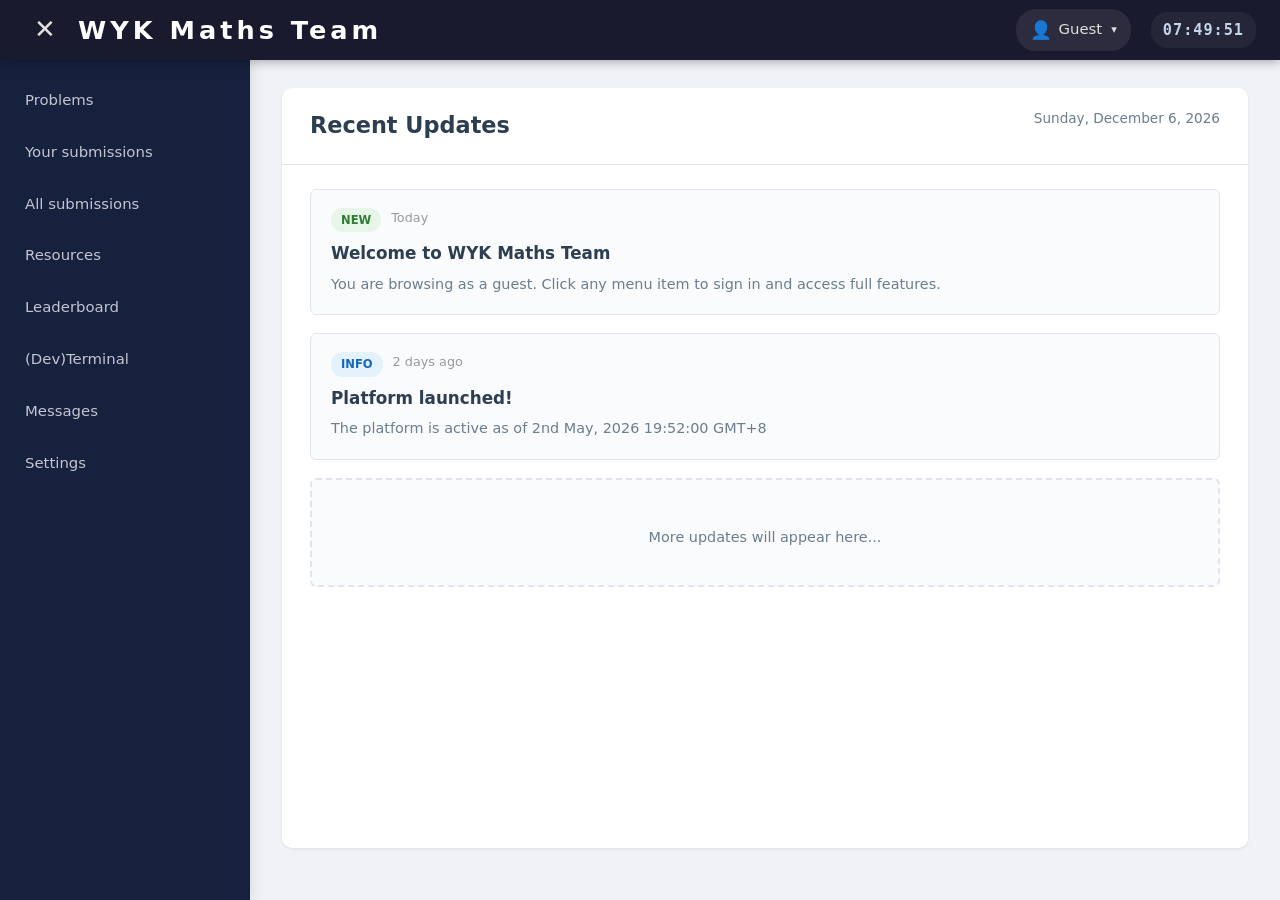
==== index.html @ 783818b6 "Add files via upload" ====
<!DOCTYPE html>
<html lang="en">
<head>
    <meta charset="UTF-8">
    <meta name="viewport" content="width=device-width, initial-scale=1.0, user-scalable=yes">
    <title>WYK Maths Team</title>
    <link rel="stylesheet" href="/styles.css">
    <script src="auth.js"></script>
    <script src="app.js" defer></script>
</head>
<body class="index-body">
    <!-- 主应用（始终可见，但受保护功能被拦截） -->
    <div id="appContainer">
        <!-- Top Bar -->
        <header class="topbar">
            <div class="topbar-left">
                <span class="brand-name"><a href="/index.html">WYK Maths Team</a></span>
            </div>
            <div class="topbar-right">
                <div class="user-menu" id="userMenu" style="cursor: pointer;">
                    <span class="username-display" id="usernameDisplay">
                        <span class="user-icon">👤</span>
                        <span id="currentUsername">Guest</span>
                        <span class="dropdown-arrow">▾</span>
                    </span>
                    <div class="logout-dropdown" id="logoutDropdown">
                        <button class="logout-btn" id="logoutBtn">Logout</button>
                    </div>
                </div>
                <div class="clock" id="clock">
                    <span class="clock-time" id="clockTime">00:00:00</span>
                </div>
            </div>
        </header>

        <!-- Sidebar -->
        <aside class="sidebar" id="sidebar">
            <nav class="sidebar-nav">
                <ul>
                    <li><a href="./problems.html" class="sidebar-link require-login" data-href="./problems/index.html">Problems</a></li>
                    <li><a href="./submissions.html" class="sidebar-link require-login" data-href="./submissions/index.html">Your submissions</a></li>
                    <li><a href="./ssubmissions.html" class="sidebar-link require-login" data-href="./ssubmissions/index.html">All submissions</a></li>
                    <li><a href="./resources.html" class="sidebar-link require-login" data-href="./resources/index.html">Resources</a></li>
                    <li><a href="./ranklist.html" class="sidebar-link require-login" data-href="./ranklist/index.html">Leaderboard</a></li>
                    <li><a href="./terminal.html" class="sidebar-link require-login" data-href="./terminal/index.html">(Dev)Terminal</a></li>
                    <li><a href="./admin.html" class="sidebar-link require-login" data-href="./admin/index.html">Messages</a></li>
                    <li><a href="./template.html" class="sidebar-link require-login" data-href="./template.html">Settings</a></li>
                </ul>
            </nav>
        </aside>

        <!-- Main Content -->
        <main class="main-content" id="mainContent">
            <div class="updates-panel">
                <div class="updates-header">
                    <h2>Recent Updates</h2>
                    <span class="updates-date" id="currentDate"></span>
                </div>
                <div class="updates-body">
                    <div class="update-card">
                        <div class="update-card-header">
                            <span class="update-badge new">New</span>
                            <span class="update-time">Today</span>
                        </div>
                        <h3>Welcome to WYK Maths Team</h3>
                        <p>You are browsing as a guest. Click any menu item to sign in and access full features.</p>
                    </div>
                    <div class="update-card">
                        <div class="update-card-header">
                            <span class="update-badge info">Info</span>
                            <span class="update-time">2 days ago</span>
                        </div>
                        <h3>Platform launched!</h3>
                        <p>The platform is active as of 2nd May, 2026 19:52:00 GMT+8</p>
                    </div>
                    <div class="update-card placeholder-card">
                        <div class="placeholder-icon"></div>
                        <p>More updates will appear here...</p>
                    </div>
                </div>
            </div>
        </main>

        <!-- Mobile sidebar toggle -->
        <button class="sidebar-toggle" id="sidebarToggle" title="Toggle Sidebar">☰</button>
    </div>

    <!-- 全局登录模态框 (初始隐藏) -->
    <div id="loginModal" class="modal-overlay" style="display: none;">
        <div class="modal-card">
            <div class="modal-header">
                <h2>Sign In Required</h2>
                <button class="modal-close" id="closeModalBtn">&times;</button>
            </div>
            <form id="modalLoginForm">
                <div class="form-group">
                    <label for="modalUsername">Username</label>
                    <input type="text" id="modalUsername" placeholder="Enter your username" autocomplete="username" required>
                </div>
                <div class="form-group">
                    <label for="modalPassword">Password</label>
                    <input type="password" id="modalPassword" placeholder="Enter your password" autocomplete="current-password" required>
                </div>
                <div id="modalLoginError" class="login-error hidden"></div>
                <button type="submit" class="login-btn">Sign In</button>
            </form>
        </div>
    </div>
</body>
</html>
---- styles.css ----
/* ========================================
   styles.css - 包含模态框 + 主界面完整样式
   ======================================== */

:root {
    --topbar-height: 60px;
    --sidebar-width: 250px;
    --topbar-bg: #1a1a2e;
    --topbar-text: #e0e0e0;
    --sidebar-bg: #16213e;
    --sidebar-text: #c5c5d2;
    --sidebar-hover-bg: #1f3460;
    --sidebar-active-bg: #0f3460;
    --sidebar-active-text: #ffffff;
    --accent: #4a90d9;
    --accent-hover: #3a7bc8;
    --danger: #e74c3c;
    --danger-hover: #c0392b;
    --content-bg: #f0f2f5;
    --card-bg: #ffffff;
    --text-primary: #2c3e50;
    --text-secondary: #6b7d8e;
    --border-color: #e1e5eb;
    --shadow-sm: 0 1px 3px rgba(0, 0, 0, 0.08);
    --shadow-md: 0 4px 12px rgba(0, 0, 0, 0.1);
    --shadow-lg: 0 8px 30px rgba(0, 0, 0, 0.12);
    --radius-sm: 6px;
    --radius-md: 10px;
    --radius-lg: 14px;
    --transition: 0.2s ease;
}

/* Reset & Base */
*,
*::before,
*::after {
    box-sizing: border-box;
    margin: 0;
    padding: 0;
}

html {
    font-size: 16px;
    -webkit-font-smoothing: antialiased;
    -moz-osx-font-smoothing: grayscale;
}

body {
    font-family: 'Segoe UI', 'Inter', system-ui, -apple-system, sans-serif;
    color: var(--text-primary);
    background: var(--content-bg);
    min-height: 100vh;
    line-height: 1.6;
}

a { text-decoration: none; color: inherit; }
ul { list-style: none; }
.hidden { display: none !important; }

/* ========================================
   主界面样式 (与之前相同)
   ======================================== */
.index-body {
    padding-top: var(--topbar-height);
    padding-left: var(--sidebar-width);
    background: var(--content-bg);
    min-height: 100vh;
    transition: padding-left 0.3s ease;
}
.index-body.sidebar-closed { padding-left: 0 !important; }

.topbar {
    position: fixed;
    top: 0;
    left: 0;
    right: 0;
    height: var(--topbar-height);
    background: var(--topbar-bg);
    color: var(--topbar-text);
    display: flex;
    align-items: center;
    justify-content: space-between;
    padding: 0 24px;
    z-index: 1000;
    box-shadow: 0 2px 10px rgba(0, 0, 0, 0.3);
}
.topbar-left { display: flex; align-items: center; }
.brand-name { font-size: 1.6rem; font-weight: 800; letter-spacing: 4px; color: #ffffff; }
.topbar-sidebar-toggle {
    background: none; border: none; color: var(--topbar-text); font-size: 1.6rem;
    cursor: pointer; padding: 0 10px; margin-right: 12px; line-height: 1;
    display: flex; align-items: center; justify-content: center;
}
.topbar-sidebar-toggle:hover { color: #ffffff; }
.topbar-right { display: flex; align-items: center; gap: 20px; }

.user-menu { position: relative; cursor: pointer; user-select: none; }
.username-display {
    display: flex; align-items: center; gap: 7px; padding: 7px 14px;
    border-radius: 20px; background: rgba(255, 255, 255, 0.08);
    transition: background var(--transition); font-size: 0.93rem; font-weight: 500;
}
.username-display:hover { background: rgba(255, 255, 255, 0.16); }
.user-icon { font-size: 1.1rem; }
.dropdown-arrow { font-size: 0.7rem; margin-left: 2px; transition: transform var(--transition); }
.user-menu.open .dropdown-arrow { transform: rotate(180deg); }
.logout-dropdown {
    position: absolute; top: calc(100% + 8px); right: 0; background: #fff;
    border-radius: var(--radius-sm); box-shadow: var(--shadow-md); min-width: 140px;
    overflow: hidden; opacity: 0; visibility: hidden; transform: translateY(-8px);
    transition: opacity var(--transition), transform var(--transition), visibility var(--transition);
    z-index: 1001;
}
.user-menu.open .logout-dropdown { opacity: 1; visibility: visible; transform: translateY(0); }
.logout-btn {
    width: 100%; padding: 11px 18px; background: #fff; border: none; cursor: pointer;
    font-size: 0.9rem; color: var(--danger); text-align: left; font-weight: 500;
}
.logout-btn:hover { background: #fef2f2; }

.clock {
    display: flex; align-items: center; font-family: monospace; font-size: 0.95rem;
    color: #c5d5e8; padding: 6px 12px; background: rgba(255,255,255,0.05);
    border-radius: 16px;
}
.clock-time { letter-spacing: 1px; font-weight: 600; }

.sidebar {
    position: fixed; top: var(--topbar-height); left: 0; bottom: 0;
    width: var(--sidebar-width); background: var(--sidebar-bg); z-index: 900;
    overflow-y: auto; box-shadow: 2px 0 12px rgba(0,0,0,0.1);
    transition: transform 0.3s ease; transform: translateX(-100%);
}
.sidebar.open { transform: translateX(0); }
.sidebar-nav { padding: 16px 0; }
.sidebar-nav ul { display: flex; flex-direction: column; gap: 2px; }
.sidebar-link {
    display: flex; align-items: center; gap: 10px; padding: 13px 22px;
    color: var(--sidebar-text); font-size: 0.93rem; font-weight: 500;
    transition: all var(--transition); border-left: 3px solid transparent;
}
.sidebar-link:hover { background: var(--sidebar-hover-bg); color: #ddd; border-left-color: rgba(255,255,255,0.3); }
.sidebar-link.active { background: var(--sidebar-active-bg); color: var(--sidebar-active-text); border-left-color: var(--accent); font-weight: 600; }

.main-content { padding: 28px 32px; min-height: calc(100vh - var(--topbar-height)); }
.updates-panel {
    background: var(--card-bg); border-radius: var(--radius-md); box-shadow: var(--shadow-sm);
    min-height: calc(100vh - var(--topbar-height) - 80px); display: flex; flex-direction: column;
}
.updates-header {
    display: flex; justify-content: space-between; padding: 20px 28px;
    border-bottom: 1px solid var(--border-color); flex-wrap: wrap; gap: 10px;
}
.updates-header h2 { font-size: 1.4rem; font-weight: 700; }
.updates-date { font-size: 0.85rem; color: var(--text-secondary); }
.updates-body { padding: 24px 28px; flex:1; display: flex; flex-direction: column; gap: 18px; }
.update-card {
    background: #fafbfc; border: 1px solid var(--border-color); border-radius: var(--radius-sm);
    padding: 18px 20px; transition: box-shadow var(--transition);
}
.update-card:hover { box-shadow: var(--shadow-sm); border-color: #d0d7e0; }
.update-card-header { display: flex; gap: 10px; margin-bottom: 8px; }
.update-badge { font-size: 0.72rem; font-weight: 700; padding: 3px 10px; border-radius: 12px; text-transform: uppercase; }
.update-badge.new { background: #e8f5e9; color: #2e7d32; }
.update-badge.info { background: #e3f2fd; color: #1565c0; }
.update-time { font-size: 0.8rem; color: #999; }
.update-card h3 { font-size: 1.05rem; font-weight: 600; margin-bottom: 6px; }
.update-card p { font-size: 0.9rem; color: var(--text-secondary); }
.placeholder-card { text-align: center; padding: 36px 20px; background: #fafbfc; border: 2px dashed var(--border-color); color: #b0b8c0; }
.placeholder-icon { font-size: 2.5rem; margin-bottom: 10px; }

.sidebar-toggle {
    display: none; position: fixed; bottom: 20px; right: 20px; z-index: 1100;
    width: 48px; height: 48px; border-radius: 50%; background: var(--accent); color: #fff;
    border: none; font-size: 1.4rem; cursor: pointer; box-shadow: var(--shadow-md);
}
.sidebar-toggle:hover { background: var(--accent-hover); }

/* 模态框样式 */
.modal-overlay {
    position: fixed; top: 0; left: 0; width: 100%; height: 100%;
    background: rgba(0, 0, 0, 0.6); backdrop-filter: blur(4px);
    display: flex; align-items: center; justify-content: center;
    z-index: 2000;
}
.modal-card {
    background: #fff; border-radius: var(--radius-lg); width: 90%; max-width: 420px;
    padding: 32px 28px; box-shadow: var(--shadow-lg); position: relative;
}
.modal-header {
    display: flex; justify-content: space-between; align-items: center; margin-bottom: 20px;
}
.modal-header h2 { font-size: 1.5rem; font-weight: 700; color: var(--text-primary); }
.modal-close {
    background: none; border: none; font-size: 28px; cursor: pointer; color: #999;
    line-height: 1; padding: 0 8px;
}
.modal-close:hover { color: var(--danger); }
.modal-card .form-group { margin-bottom: 18px; }
.modal-card .form-group label { display: block; font-weight: 600; margin-bottom: 6px; }
.modal-card .form-group input {
    width: 100%; padding: 12px 14px; border: 2px solid var(--border-color);
    border-radius: var(--radius-sm); font-size: 1rem;
}
.modal-card .login-btn { width: 100%; margin-top: 8px; }
.modal-card .login-hint { margin-top: 20px; text-align: center; font-size: 0.75rem; color: #888; }
/* 登录按钮样式补全 */
.login-btn {
    background: #4a90d9;
    color: #fff;
    border: none;
    padding: 12px 20px;
    font-size: 1rem;
    font-weight: 600;
    border-radius: 8px;
    cursor: pointer;
    transition: background 0.2s;
}
.login-btn:hover {
    background: #3a7bc8;
}
/* 响应式 */
@media (max-width: 768px) {
    .index-body { padding-left: 0; }
    .sidebar { transform: translateX(-100%); }
    .sidebar.open { transform: translateX(0); }
    .sidebar-toggle { display: flex; align-items: center; justify-content: center; }
    .main-content { padding: 16px 12px; }
    .updates-header, .updates-body { padding: 14px 16px; }
    .topbar { padding: 0 12px; }
    .brand-name { font-size: 1.3rem; letter-spacing: 2px; }
    .clock { font-size: 0.8rem; padding: 5px 8px; }
    .username-display { padding: 5px 10px; font-size: 0.82rem; }
    .topbar-right { gap: 8px; }
}
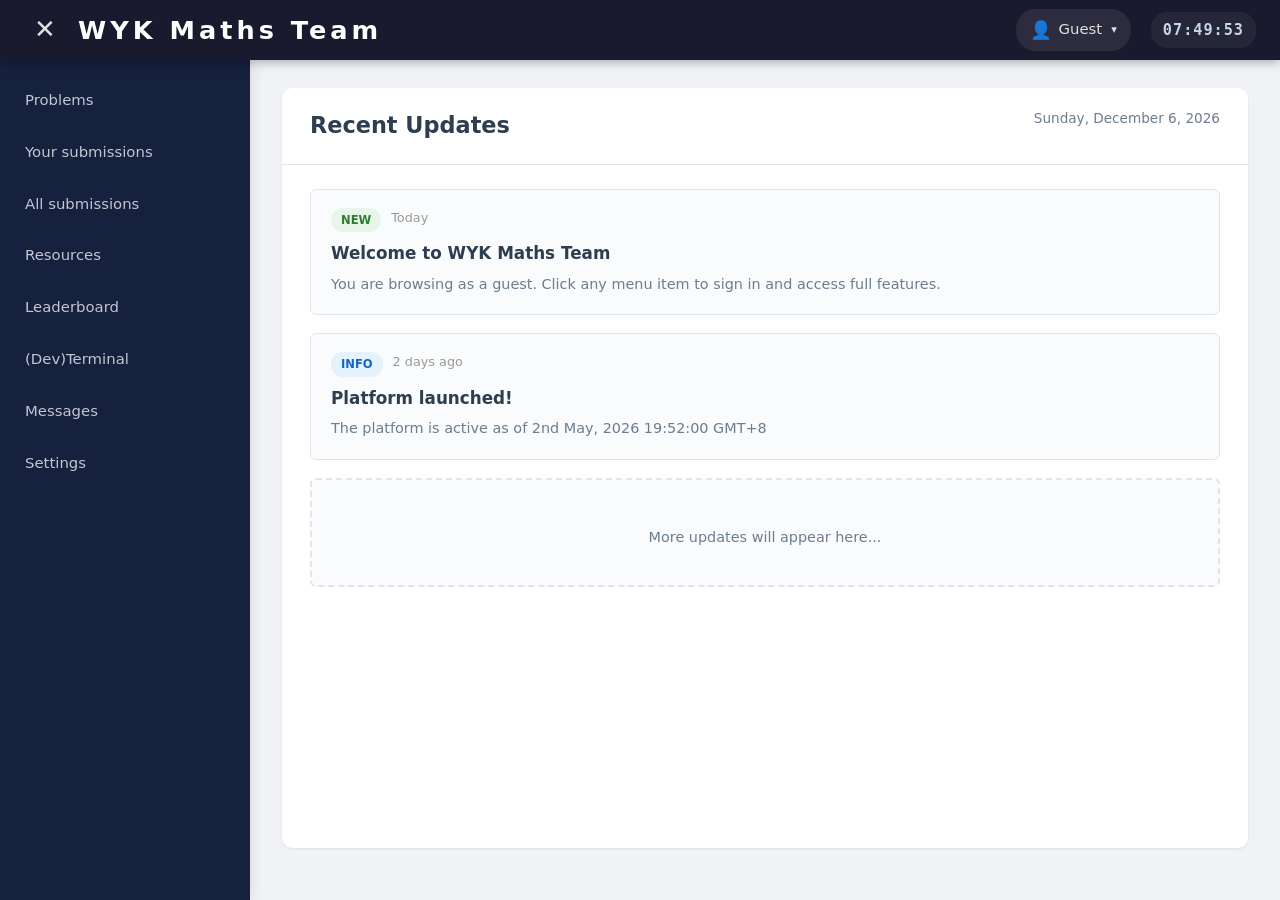
==== commit 8967118e: "Update index.html" ====
--- a/index.html
+++ b/index.html
@@ -4,7 +4,7 @@
     <meta charset="UTF-8">
     <meta name="viewport" content="width=device-width, initial-scale=1.0, user-scalable=yes">
     <title>WYK Maths Team</title>
-    <link rel="stylesheet" href="/styles.css">
+    <link rel="stylesheet" href="styles.css">
     <script src="auth.js"></script>
     <script src="app.js" defer></script>
 </head>
@@ -14,7 +14,7 @@
         <!-- Top Bar -->
         <header class="topbar">
             <div class="topbar-left">
-                <span class="brand-name"><a href="/index.html">WYK Maths Team</a></span>
+                <span class="brand-name"><a href="./index.html">WYK Maths Team</a></span>
             </div>
             <div class="topbar-right">
                 <div class="user-menu" id="userMenu" style="cursor: pointer;">
@@ -107,4 +107,4 @@
         </div>
     </div>
 </body>
-</html>+</html>
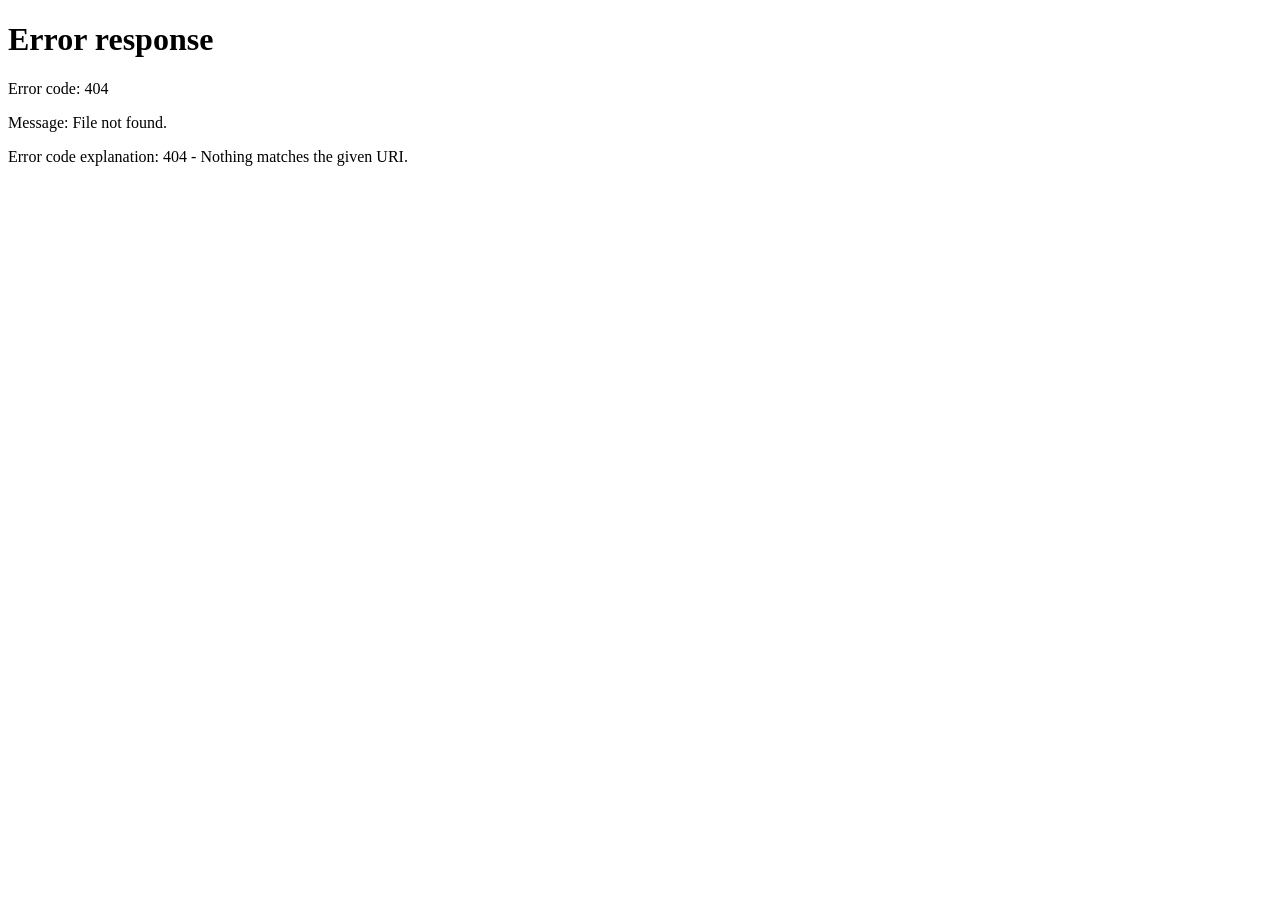
==== commit e5b3d1c2: "Update index.html" ====
--- a/index.html
+++ b/index.html
@@ -60,23 +60,24 @@
                     <div class="update-card">
                         <div class="update-card-header">
                             <span class="update-badge new">New</span>
-                            <span class="update-time">Today</span>
+                            <span class="update-time">Important!</span>
                         </div>
                         <h3>Welcome to WYK Maths Team</h3>
-                        <p>You are browsing as a guest. Click any menu item to sign in and access full features.</p>
+                        <p>Log in is required for submission.</p>
+                        <p>As the website is under development, the judging systems of some problems might be bugged. I will fix them later.</p>
                     </div>
                     <div class="update-card">
                         <div class="update-card-header">
-                            <span class="update-badge info">Info</span>
-                            <span class="update-time">2 days ago</span>
+                            <span class="update-badge info">Notice</span>
+                            <span class="update-time">A long time ago</span>
                         </div>
                         <h3>Platform launched!</h3>
-                        <p>The platform is active as of 2nd May, 2026 19:52:00 GMT+8</p>
+                        <p>This plateform is created by Chris Li S22R42</p>
                     </div>
-                    <div class="update-card placeholder-card">
+                    <!-- <div class="update-card placeholder-card">
                         <div class="placeholder-icon"></div>
                         <p>More updates will appear here...</p>
-                    </div>
+                    </div> -->
                 </div>
             </div>
         </main>
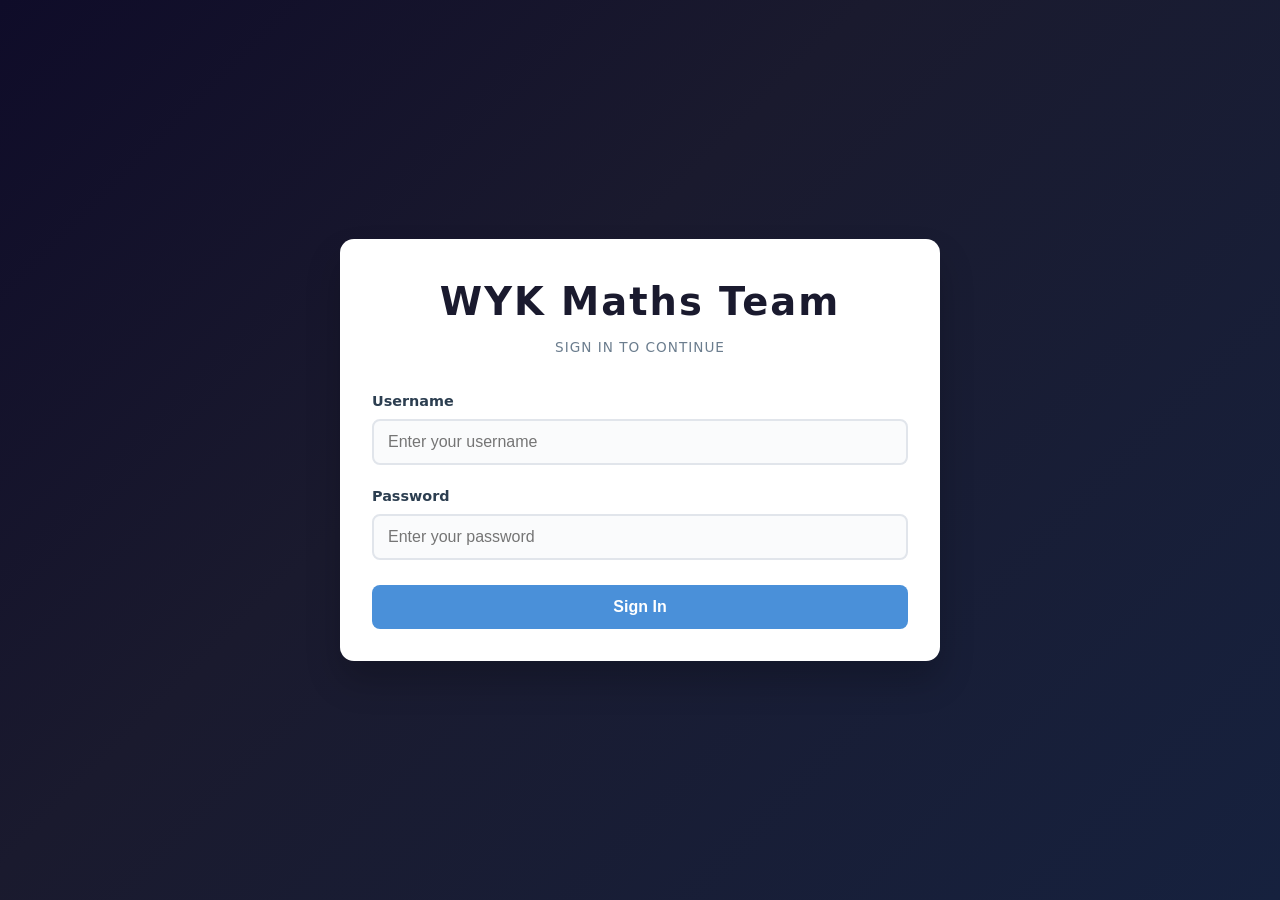
==== commit a7ede963: "Update index.html" ====
--- a/index.html
+++ b/index.html
@@ -65,6 +65,7 @@
                         <h3>Welcome to WYK Maths Team</h3>
                         <p>Log in is required for submission.</p>
                         <p>As the website is under development, the judging systems of some problems might be bugged. I will fix them later.</p>
+                        <p>In some of the fixed problems, you are required to find the sum, please ensure your surd is simplified.</p>
                     </div>
                     <div class="update-card">
                         <div class="update-card-header">
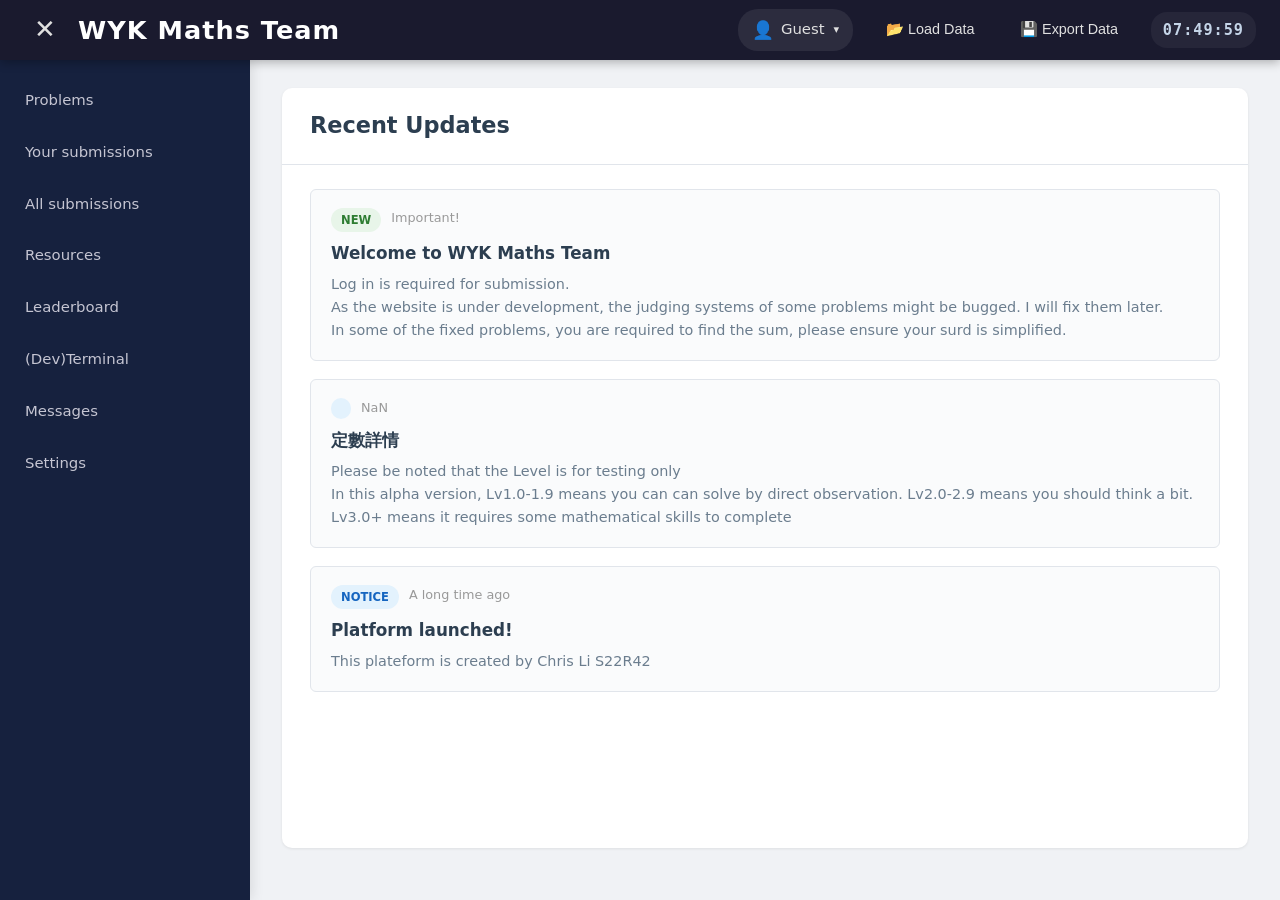
==== commit 1aa51162: "Update index.html" ====
--- a/index.html
+++ b/index.html
@@ -69,6 +69,19 @@
                     </div>
                     <div class="update-card">
                         <div class="update-card-header">
+                            <span class="update-badge info"></span>
+                            <span class="update-time">NaN</span>
+                        </div>
+                        <h3>定數詳情</h3>
+                        <p>
+                            Please be noted that the Level is for testing only<br>
+                            In this alpha version, Lv1.0-1.9 means you can can solve by direct observation.
+                            Lv2.0-2.9 means you should think a bit.<br>
+                            Lv3.0+ means it requires some mathematical skills to complete
+                        </p>
+                    </div>
+                    <div class="update-card">
+                        <div class="update-card-header">
                             <span class="update-badge info">Notice</span>
                             <span class="update-time">A long time ago</span>
                         </div>
--- a/styles.css
+++ b/styles.css
@@ -1,6 +1,3 @@
-/* ========================================
-   styles.css - 包含模态框 + 主界面完整样式
-   ======================================== */
 
 :root {
     --topbar-height: 60px;
@@ -85,7 +82,7 @@
     box-shadow: 0 2px 10px rgba(0, 0, 0, 0.3);
 }
 .topbar-left { display: flex; align-items: center; }
-.brand-name { font-size: 1.6rem; font-weight: 800; letter-spacing: 4px; color: #ffffff; }
+.brand-name { font-size: 1.6rem; font-weight: 800; letter-spacing: 1px; color: #ffffff; }
 .topbar-sidebar-toggle {
     background: none; border: none; color: var(--topbar-text); font-size: 1.6rem;
     cursor: pointer; padding: 0 10px; margin-right: 12px; line-height: 1;
@@ -232,4 +229,4 @@
     .clock { font-size: 0.8rem; padding: 5px 8px; }
     .username-display { padding: 5px 10px; font-size: 0.82rem; }
     .topbar-right { gap: 8px; }
-}+}
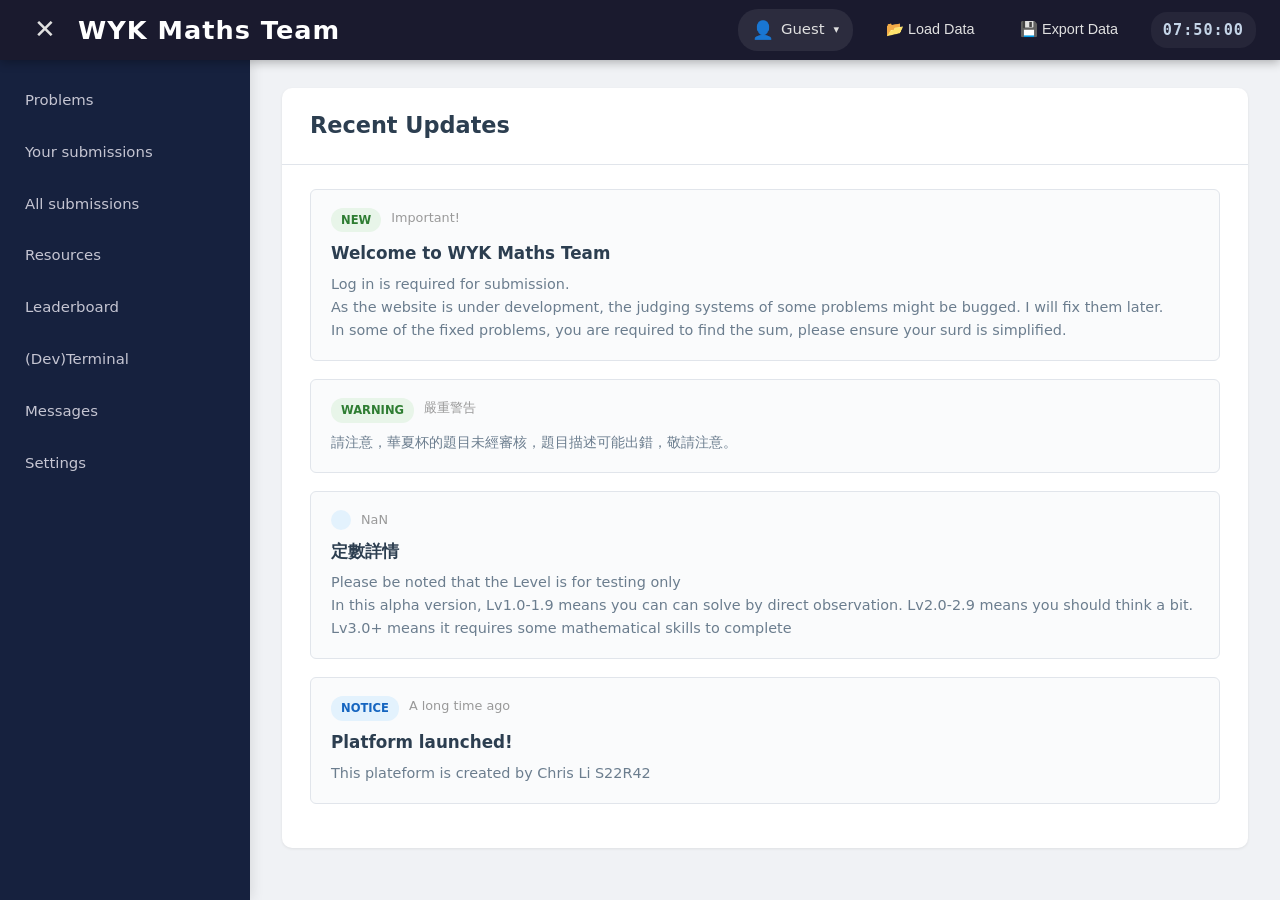
==== commit b807a495: "Update index.html" ====
--- a/index.html
+++ b/index.html
@@ -69,6 +69,14 @@
                     </div>
                     <div class="update-card">
                         <div class="update-card-header">
+                            <span class="update-badge new">Warning</span>
+                            <span class="update-time">嚴重警告</span>
+                        </div>
+                        <!-- <h3>Welcome to WYK Maths Team</h3> -->
+                        <p>請注意，華夏杯的題目未經審核，題目描述可能出錯，敬請注意。</p>
+                    </div>
+                    <div class="update-card">
+                        <div class="update-card-header">
                             <span class="update-badge info"></span>
                             <span class="update-time">NaN</span>
                         </div>
--- a/styles.css
+++ b/styles.css
@@ -1,3 +1,6 @@
+/* ========================================
+   styles.css - 包含模态框 + 主界面完整样式
+   ======================================== */
 
 :root {
     --topbar-height: 60px;
@@ -77,6 +80,7 @@
     display: flex;
     align-items: center;
     justify-content: space-between;
+    overflow-y: hidden;
     padding: 0 24px;
     z-index: 1000;
     box-shadow: 0 2px 10px rgba(0, 0, 0, 0.3);
